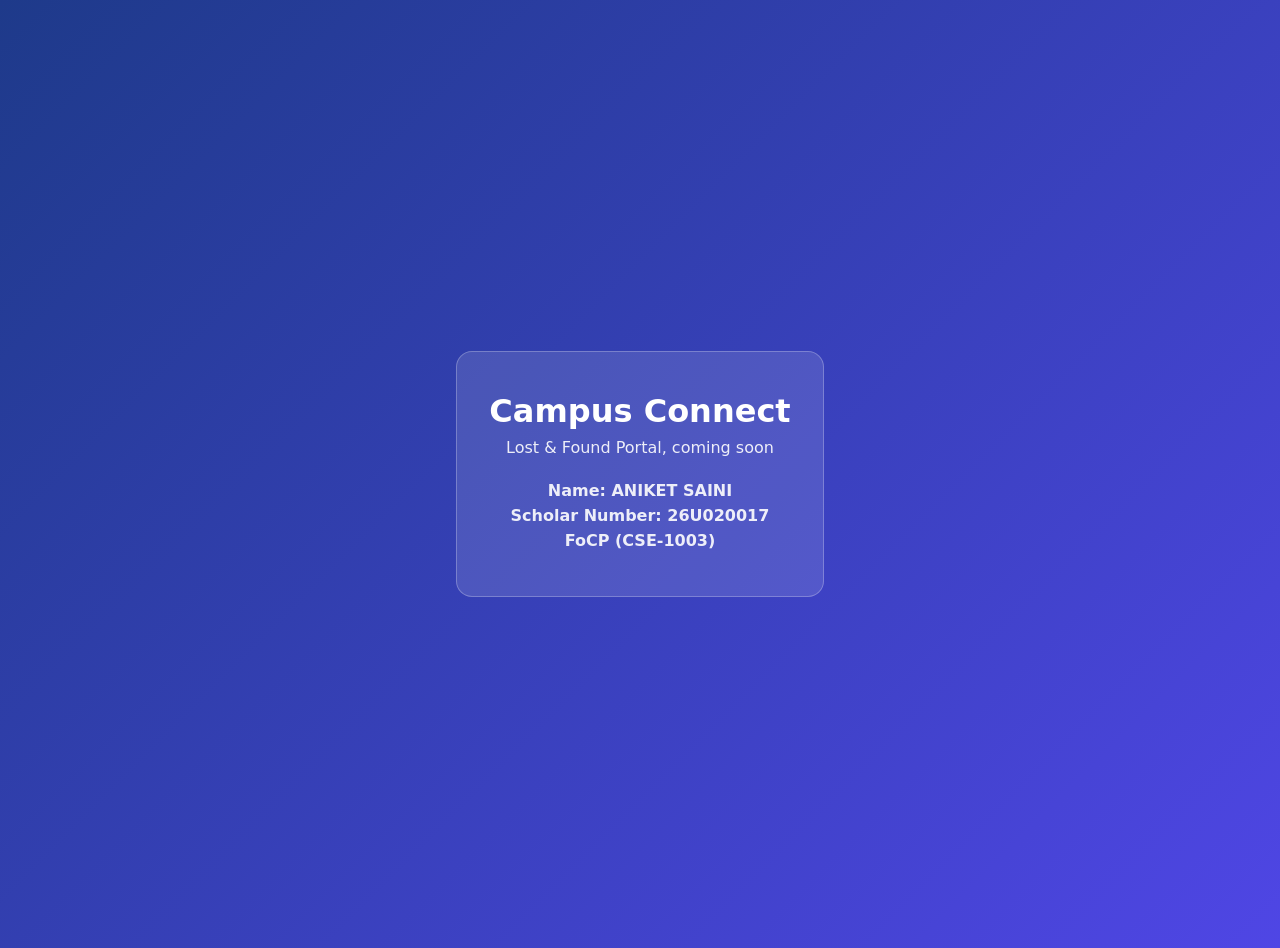
==== index.html @ 9e363aaf "Add files via upload" ====
<!DOCTYPE html>
<html lang="en">
<head>
  <meta charset="UTF-8">
  <meta name="viewport" content="width=device-width, initial-scale=1.0">
  <title>Campus Connect - Lost & Found Portal</title>
  <style>
    body {
      margin: 0;
      min-height: 100vh;
      display: flex;
      align-items: center;
      justify-content: center;
      font-family: system-ui, -apple-system, Segoe UI, Roboto, sans-serif;
      background: linear-gradient(135deg, #1e3a8a, #4f46e5);
      color: #fff;
      text-align: center;
      padding: 24px;
    }
    .card {
      background: rgba(255, 255, 255, 0.12);
      border: 1px solid rgba(255, 255, 255, 0.25);
      border-radius: 16px;
      padding: 40px 32px;
      max-width: 480px;
    }
    h1 { margin: 0 0 8px; font-size: 2rem; }
    p { margin: 6px 0; opacity: 0.9; }
    .id { margin-top: 24px; font-weight: 600; }
  </style>
</head>
<body>
  <div class="card">
    <h1>Campus Connect</h1>
    <p>Lost &amp; Found Portal, coming soon</p>
    <div class="id">
      <p>Name: ANIKET SAINI </p>
      <p>Scholar Number: 26U020017 </p>
      <p>FoCP (CSE-1003)</p>
    </div>
  </div>
</body>
</html>
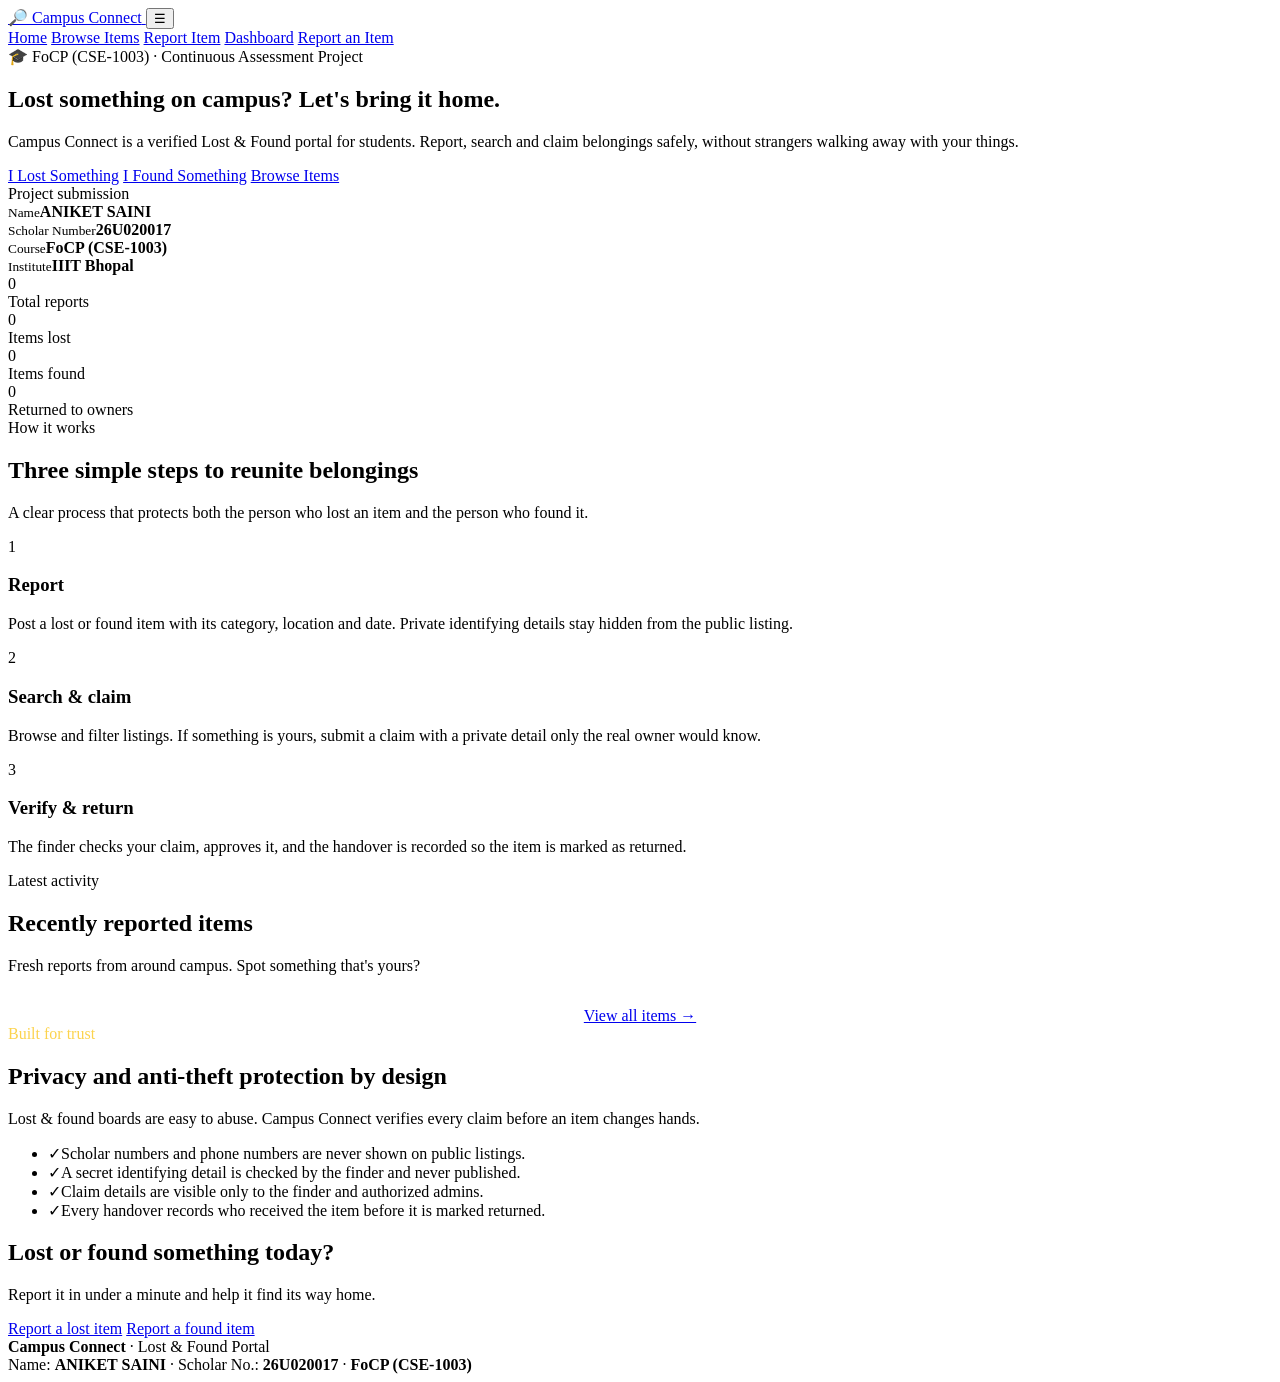
==== commit 185d7cf8: "Add files via upload" ====
--- a/index.html
+++ b/index.html
@@ -3,41 +3,156 @@
 <head>
   <meta charset="UTF-8">
   <meta name="viewport" content="width=device-width, initial-scale=1.0">
-  <title>Campus Connect - Lost & Found Portal</title>
-  <style>
-    body {
-      margin: 0;
-      min-height: 100vh;
-      display: flex;
-      align-items: center;
-      justify-content: center;
-      font-family: system-ui, -apple-system, Segoe UI, Roboto, sans-serif;
-      background: linear-gradient(135deg, #1e3a8a, #4f46e5);
-      color: #fff;
-      text-align: center;
-      padding: 24px;
-    }
-    .card {
-      background: rgba(255, 255, 255, 0.12);
-      border: 1px solid rgba(255, 255, 255, 0.25);
-      border-radius: 16px;
-      padding: 40px 32px;
-      max-width: 480px;
-    }
-    h1 { margin: 0 0 8px; font-size: 2rem; }
-    p { margin: 6px 0; opacity: 0.9; }
-    .id { margin-top: 24px; font-weight: 600; }
-  </style>
+  <title>Campus Connect - Lost &amp; Found Portal</title>
+  <meta name="description" content="Campus Connect is a verified Lost &amp; Found portal for students. Report, search and claim belongings safely.">
+  <meta name="theme-color" content="#1e1b4b">
+  <link rel="icon" href="data:image/svg+xml,<svg xmlns=%22http://www.w3.org/2000/svg%22 viewBox=%220 0 100 100%22><text y=%22.9em%22 font-size=%2290%22>🔎</text></svg>">
+  <link rel="preconnect" href="https://fonts.googleapis.com">
+  <link rel="preconnect" href="https://fonts.gstatic.com" crossorigin>
+  <link href="https://fonts.googleapis.com/css2?family=Inter:wght@400;500;600;700;800&display=swap" rel="stylesheet">
+  <link rel="stylesheet" href="css/style.css">
 </head>
 <body>
-  <div class="card">
-    <h1>Campus Connect</h1>
-    <p>Lost &amp; Found Portal, coming soon</p>
-    <div class="id">
-      <p>Name: ANIKET SAINI </p>
-      <p>Scholar Number: 26U020017 </p>
-      <p>FoCP (CSE-1003)</p>
+
+  <!-- ===== NAVBAR ===== -->
+  <header class="navbar">
+    <div class="container nav-inner">
+      <a href="index.html" class="brand">
+        <span class="brand-mark">🔎</span>
+        <span>Campus Connect</span>
+      </a>
+      <button class="nav-toggle" id="navToggle" aria-label="Open menu" aria-expanded="false">☰</button>
+      <nav class="nav-links" id="navLinks">
+        <a href="index.html" class="active">Home</a>
+        <a href="browse.html">Browse Items</a>
+        <a href="report.html">Report Item</a>
+        <a href="dashboard.html">Dashboard</a>
+        <a href="report.html" class="btn btn-primary">Report an Item</a>
+      </nav>
     </div>
-  </div>
+  </header>
+
+  <!-- ===== HERO ===== -->
+  <section class="hero">
+    <div class="container hero-grid">
+      <div class="fade-up">
+        <span class="pill">🎓 FoCP (CSE-1003) · Continuous Assessment Project</span>
+        <h1>Lost something on campus? Let's <span>bring it home.</span></h1>
+        <p class="lead">Campus Connect is a verified Lost &amp; Found portal for students. Report, search and claim belongings safely, without strangers walking away with your things.</p>
+        <div class="hero-actions">
+          <a href="report.html?type=lost" class="btn btn-amber btn-lg">I Lost Something</a>
+          <a href="report.html?type=found" class="btn btn-light btn-lg">I Found Something</a>
+          <a href="browse.html" class="btn btn-light btn-lg">Browse Items</a>
+        </div>
+      </div>
+
+      <aside class="id-card fade-up" aria-label="Project details">
+        <div class="label">Project submission</div>
+        <div class="id-row"><small>Name</small><strong>ANIKET SAINI </strong></div>
+        <div class="id-row"><small>Scholar Number</small><strong>26U020017 </strong></div>
+        <div class="id-row"><small>Course</small><strong>FoCP (CSE-1003)</strong></div>
+        <div class="id-row"><small>Institute</small><strong>IIIT Bhopal</strong></div>
+      </aside>
+    </div>
+  </section>
+
+  <!-- ===== STATS ===== -->
+  <section class="stats">
+    <div class="container stats-grid">
+      <div class="stat"><div class="num" data-count="total">0</div><div class="lbl">Total reports</div></div>
+      <div class="stat"><div class="num" data-count="lost">0</div><div class="lbl">Items lost</div></div>
+      <div class="stat"><div class="num" data-count="found">0</div><div class="lbl">Items found</div></div>
+      <div class="stat"><div class="num" data-count="returned">0</div><div class="lbl">Returned to owners</div></div>
+    </div>
+  </section>
+
+  <!-- ===== HOW IT WORKS ===== -->
+  <section class="section" id="how">
+    <div class="container">
+      <div class="section-head">
+        <span class="eyebrow">How it works</span>
+        <h2>Three simple steps to reunite belongings</h2>
+        <p>A clear process that protects both the person who lost an item and the person who found it.</p>
+      </div>
+      <div class="steps">
+        <div class="step">
+          <div class="step-num">1</div>
+          <h3>Report</h3>
+          <p>Post a lost or found item with its category, location and date. Private identifying details stay hidden from the public listing.</p>
+        </div>
+        <div class="step">
+          <div class="step-num">2</div>
+          <h3>Search &amp; claim</h3>
+          <p>Browse and filter listings. If something is yours, submit a claim with a private detail only the real owner would know.</p>
+        </div>
+        <div class="step">
+          <div class="step-num">3</div>
+          <h3>Verify &amp; return</h3>
+          <p>The finder checks your claim, approves it, and the handover is recorded so the item is marked as returned.</p>
+        </div>
+      </div>
+    </div>
+  </section>
+
+  <!-- ===== RECENT REPORTS ===== -->
+  <section class="section" id="recent" style="padding-top:0">
+    <div class="container">
+      <div class="section-head">
+        <span class="eyebrow">Latest activity</span>
+        <h2>Recently reported items</h2>
+        <p>Fresh reports from around campus. Spot something that's yours?</p>
+      </div>
+      <div class="items-grid" id="recentGrid"></div>
+      <div style="text-align:center;margin-top:32px">
+        <a href="browse.html" class="btn btn-outline btn-lg">View all items →</a>
+      </div>
+    </div>
+  </section>
+
+  <!-- ===== PRIVACY ===== -->
+  <section class="section" style="padding-top:0">
+    <div class="container">
+      <div class="privacy">
+        <div>
+          <span class="eyebrow" style="color:#fcd34d">Built for trust</span>
+          <h2>Privacy and anti-theft protection by design</h2>
+          <p>Lost &amp; found boards are easy to abuse. Campus Connect verifies every claim before an item changes hands.</p>
+        </div>
+        <ul class="checklist">
+          <li><span class="tick">✓</span><span>Scholar numbers and phone numbers are never shown on public listings.</span></li>
+          <li><span class="tick">✓</span><span>A secret identifying detail is checked by the finder and never published.</span></li>
+          <li><span class="tick">✓</span><span>Claim details are visible only to the finder and authorized admins.</span></li>
+          <li><span class="tick">✓</span><span>Every handover records who received the item before it is marked returned.</span></li>
+        </ul>
+      </div>
+    </div>
+  </section>
+
+  <!-- ===== CALL TO ACTION ===== -->
+  <section class="cta">
+    <div class="container">
+      <h2>Lost or found something today?</h2>
+      <p>Report it in under a minute and help it find its way home.</p>
+      <div class="hero-actions">
+        <a href="report.html?type=lost" class="btn btn-primary btn-lg">Report a lost item</a>
+        <a href="report.html?type=found" class="btn btn-outline btn-lg">Report a found item</a>
+      </div>
+    </div>
+  </section>
+
+  <!-- ===== FOOTER ===== -->
+  <footer class="footer">
+    <div class="container footer-inner">
+      <div><strong>Campus Connect</strong> · Lost &amp; Found Portal</div>
+      <div>
+        Name: <strong>ANIKET SAINI </strong> ·
+        Scholar No.: <strong>26U020017 </strong> ·
+        <strong>FoCP (CSE-1003)</strong>
+      </div>
+    </div>
+  </footer>
+
+  <script src="js/data.js"></script>
+  <script src="js/main.js"></script>
 </body>
 </html>
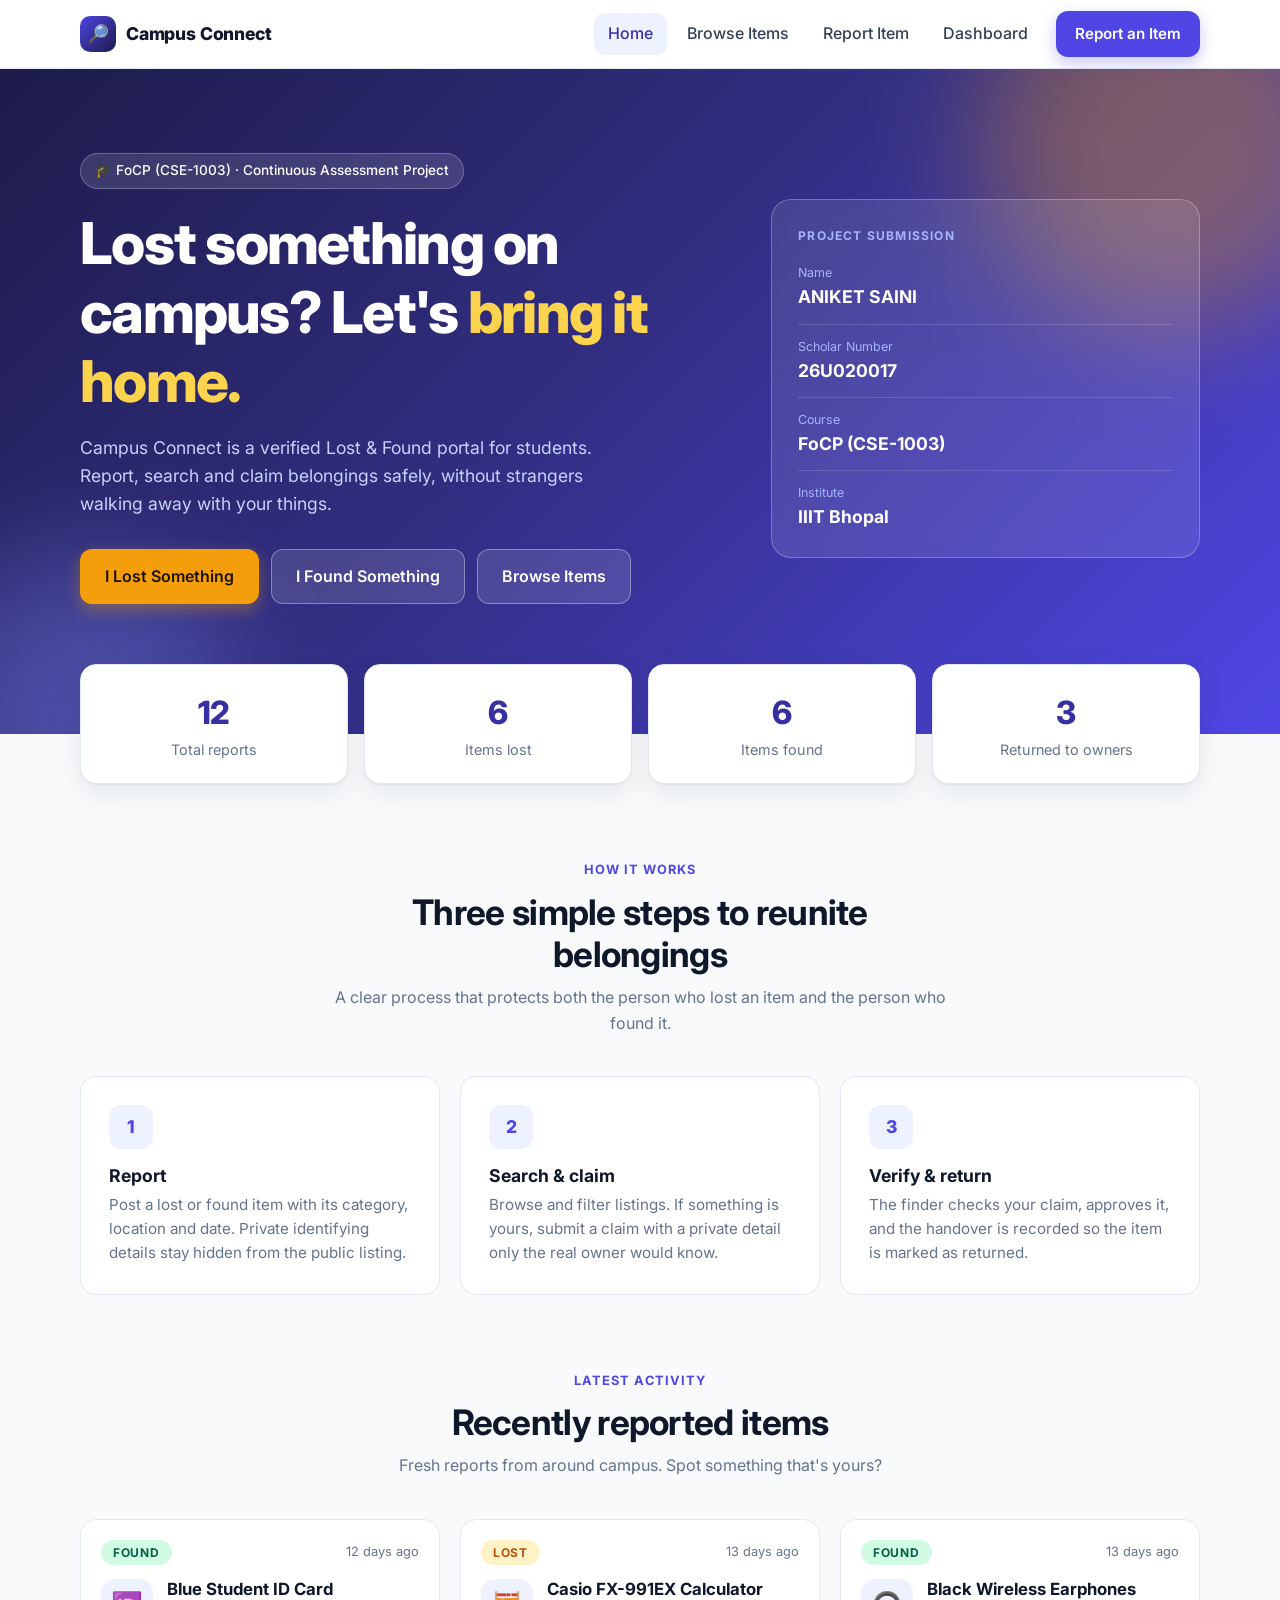
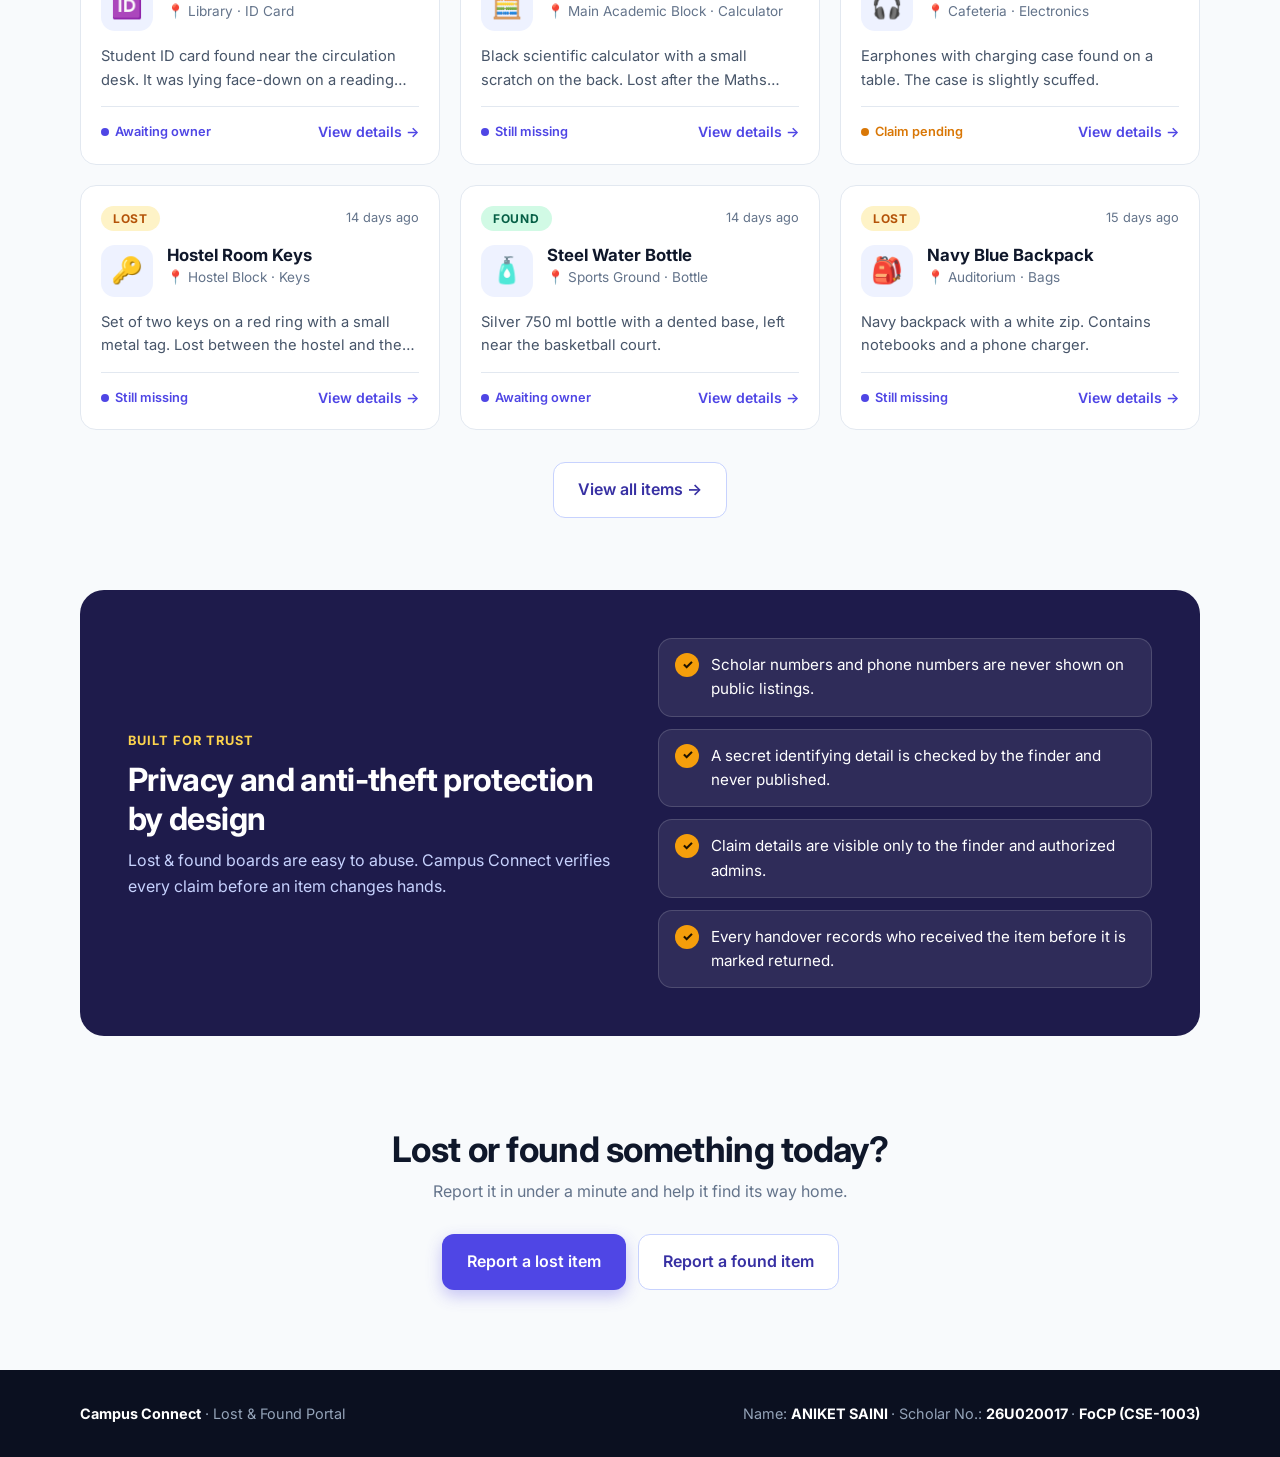
==== commit b3c3e141: "Revise index.html for improved layout and content Updated the HTML structure and content for the Cam" ====
--- a/index.html
+++ b/index.html
@@ -153,6 +153,7 @@
   </footer>
 
   <script src="js/data.js"></script>
+  <script src="js/store.js"></script>
   <script src="js/main.js"></script>
 </body>
-</html>+</html>
--- a/css/style.css
+++ b/css/style.css
@@ -0,0 +1,341 @@
+/* ===== Campus Connect - Design system (shared by all pages) ===== */
+:root {
+  --indigo-900: #1e1b4b;
+  --indigo-700: #3730a3;
+  --indigo-600: #4f46e5;
+  --indigo-50: #eef2ff;
+  --amber-500: #f59e0b;
+  --amber-100: #fef3c7;
+  --amber-700: #b45309;
+  --green-600: #059669;
+  --green-100: #d1fae5;
+  --green-800: #065f46;
+  --ink: #0f172a;
+  --muted: #64748b;
+  --line: #e2e8f0;
+  --bg: #f8fafc;
+  --card: #ffffff;
+  --radius: 16px;
+  --shadow: 0 1px 2px rgba(15, 23, 42, 0.06), 0 10px 28px rgba(15, 23, 42, 0.08);
+}
+
+*, *::before, *::after { box-sizing: border-box; }
+html { scroll-behavior: smooth; }
+body {
+  margin: 0;
+  font-family: "Inter", system-ui, -apple-system, "Segoe UI", Roboto, sans-serif;
+  color: var(--ink);
+  background: var(--bg);
+  line-height: 1.6;
+  -webkit-font-smoothing: antialiased;
+}
+a { color: inherit; text-decoration: none; }
+h1, h2, h3 { line-height: 1.2; margin: 0; }
+p { margin: 0; }
+
+.container { width: min(1120px, 92%); margin-inline: auto; }
+.section { padding: 72px 0; }
+.section-head { text-align: center; max-width: 620px; margin: 0 auto 40px; }
+.eyebrow {
+  display: inline-block;
+  font-size: 0.8rem;
+  font-weight: 700;
+  letter-spacing: 0.08em;
+  text-transform: uppercase;
+  color: var(--indigo-600);
+  margin-bottom: 10px;
+}
+.section-head h2 { font-size: clamp(1.6rem, 3vw, 2.2rem); letter-spacing: -0.02em; }
+.section-head p { color: var(--muted); margin-top: 10px; }
+
+/* ===== Buttons ===== */
+.btn {
+  display: inline-flex;
+  align-items: center;
+  justify-content: center;
+  gap: 8px;
+  padding: 10px 18px;
+  border-radius: 12px;
+  font-family: inherit;
+  font-weight: 600;
+  font-size: 0.95rem;
+  border: 1px solid transparent;
+  cursor: pointer;
+  transition: transform 0.15s, box-shadow 0.2s, background 0.2s;
+}
+.btn:hover { transform: translateY(-1px); }
+.btn-lg { padding: 14px 24px; font-size: 1rem; }
+.btn-primary { background: var(--indigo-600); color: #fff; box-shadow: 0 6px 16px rgba(79, 70, 229, 0.3); }
+.btn-primary:hover { background: var(--indigo-700); }
+.btn-amber { background: var(--amber-500); color: #1f1300; box-shadow: 0 6px 16px rgba(245, 158, 11, 0.35); }
+.btn-amber:hover { background: #fbbf24; }
+.btn-light { background: rgba(255, 255, 255, 0.12); color: #fff; border-color: rgba(255, 255, 255, 0.35); }
+.btn-light:hover { background: rgba(255, 255, 255, 0.22); }
+.btn-outline { background: #fff; color: var(--indigo-700); border-color: #c7d2fe; }
+.btn-outline:hover { background: var(--indigo-50); }
+
+/* ===== Navbar ===== */
+.navbar {
+  position: sticky;
+  top: 0;
+  z-index: 50;
+  background: rgba(255, 255, 255, 0.9);
+  backdrop-filter: blur(10px);
+  border-bottom: 1px solid var(--line);
+}
+.nav-inner { display: flex; align-items: center; justify-content: space-between; height: 68px; }
+.brand { display: flex; align-items: center; gap: 10px; font-weight: 800; font-size: 1.1rem; letter-spacing: -0.01em; }
+.brand-mark {
+  width: 36px; height: 36px;
+  border-radius: 10px;
+  background: linear-gradient(135deg, var(--indigo-600), var(--indigo-900));
+  display: grid; place-items: center;
+  font-size: 1.1rem;
+}
+.nav-links { display: flex; align-items: center; gap: 6px; }
+.nav-links a:not(.btn) {
+  padding: 8px 14px;
+  border-radius: 10px;
+  font-weight: 500;
+  color: #334155;
+  transition: background 0.2s, color 0.2s;
+}
+.nav-links a:not(.btn):hover,
+.nav-links a.active { background: var(--indigo-50); color: var(--indigo-700); }
+.nav-links .btn { margin-left: 8px; }
+.nav-toggle {
+  display: none;
+  background: #fff;
+  border: 1px solid var(--line);
+  border-radius: 10px;
+  width: 42px; height: 42px;
+  font-size: 1.3rem;
+  cursor: pointer;
+}
+@media (max-width: 820px) {
+  .nav-toggle { display: block; }
+  .nav-links {
+    display: none;
+    position: absolute;
+    top: 68px; left: 0; right: 0;
+    flex-direction: column;
+    align-items: stretch;
+    background: #fff;
+    border-bottom: 1px solid var(--line);
+    padding: 12px 4% 16px;
+  }
+  .nav-links.open { display: flex; }
+  .nav-links .btn { margin: 8px 0 0; }
+}
+
+/* ===== Hero ===== */
+.hero {
+  position: relative;
+  overflow: hidden;
+  color: #fff;
+  background: linear-gradient(135deg, var(--indigo-900) 0%, #312e81 45%, var(--indigo-600) 100%);
+  padding: 84px 0 130px;
+}
+.hero::before, .hero::after {
+  content: "";
+  position: absolute;
+  border-radius: 50%;
+  filter: blur(60px);
+  opacity: 0.35;
+  pointer-events: none;
+}
+.hero::before { width: 380px; height: 380px; background: var(--amber-500); top: -120px; right: -80px; }
+.hero::after { width: 320px; height: 320px; background: #818cf8; bottom: -140px; left: -80px; }
+.hero-grid {
+  position: relative;
+  z-index: 1;
+  display: grid;
+  grid-template-columns: 1.2fr 0.8fr;
+  gap: 48px;
+  align-items: center;
+}
+.pill {
+  display: inline-flex;
+  align-items: center;
+  gap: 8px;
+  padding: 6px 14px;
+  border-radius: 999px;
+  background: rgba(255, 255, 255, 0.12);
+  border: 1px solid rgba(255, 255, 255, 0.25);
+  font-size: 0.85rem;
+  font-weight: 500;
+  margin-bottom: 20px;
+}
+.hero h1 { font-size: clamp(2.2rem, 5vw, 3.6rem); letter-spacing: -0.03em; font-weight: 800; }
+.hero h1 span { color: #fcd34d; }
+.lead { margin-top: 18px; font-size: 1.1rem; color: #c7d2fe; max-width: 540px; }
+.hero-actions { display: flex; flex-wrap: wrap; gap: 12px; margin-top: 30px; }
+.id-card {
+  background: rgba(255, 255, 255, 0.1);
+  border: 1px solid rgba(255, 255, 255, 0.25);
+  backdrop-filter: blur(8px);
+  border-radius: 20px;
+  padding: 26px;
+}
+.id-card .label { font-size: 0.75rem; text-transform: uppercase; letter-spacing: 0.1em; color: #a5b4fc; font-weight: 700; margin-bottom: 6px; }
+.id-row { padding: 12px 0; border-bottom: 1px solid rgba(255, 255, 255, 0.15); }
+.id-row:last-child { border-bottom: 0; padding-bottom: 0; }
+.id-row small { display: block; color: #a5b4fc; font-size: 0.78rem; }
+.id-row strong { font-size: 1.1rem; }
+@media (max-width: 900px) {
+  .hero { padding: 56px 0 110px; }
+  .hero-grid { grid-template-columns: 1fr; }
+}
+
+/* ===== Stats ===== */
+.stats { position: relative; z-index: 2; margin-top: -70px; }
+.stats-grid { display: grid; grid-template-columns: repeat(4, 1fr); gap: 16px; }
+.stat {
+  background: var(--card);
+  border: 1px solid var(--line);
+  border-radius: var(--radius);
+  padding: 22px;
+  box-shadow: var(--shadow);
+  text-align: center;
+}
+.stat .num { font-size: 2rem; font-weight: 800; color: var(--indigo-700); letter-spacing: -0.02em; }
+.stat .lbl { color: var(--muted); font-size: 0.9rem; }
+@media (max-width: 700px) { .stats-grid { grid-template-columns: repeat(2, 1fr); } }
+
+/* ===== How it works ===== */
+.steps { display: grid; grid-template-columns: repeat(3, 1fr); gap: 20px; }
+.step {
+  background: var(--card);
+  border: 1px solid var(--line);
+  border-radius: var(--radius);
+  padding: 28px;
+  transition: transform 0.2s, box-shadow 0.2s;
+}
+.step:hover { transform: translateY(-4px); box-shadow: var(--shadow); }
+.step-num {
+  width: 44px; height: 44px;
+  border-radius: 12px;
+  display: grid; place-items: center;
+  font-weight: 800; font-size: 1.1rem;
+  background: var(--indigo-50);
+  color: var(--indigo-600);
+  margin-bottom: 16px;
+}
+.step h3 { font-size: 1.1rem; margin-bottom: 6px; }
+.step p { color: var(--muted); font-size: 0.95rem; }
+@media (max-width: 800px) { .steps { grid-template-columns: 1fr; } }
+
+/* ===== Item cards ===== */
+.items-grid { display: grid; grid-template-columns: repeat(auto-fill, minmax(300px, 1fr)); gap: 20px; }
+.item-card {
+  display: flex;
+  flex-direction: column;
+  background: var(--card);
+  border: 1px solid var(--line);
+  border-radius: var(--radius);
+  padding: 20px;
+  transition: transform 0.2s, box-shadow 0.2s, border-color 0.2s;
+  animation: fadeUp 0.5s ease both;
+}
+.item-card:hover { transform: translateY(-4px); box-shadow: var(--shadow); border-color: #c7d2fe; }
+.item-top { display: flex; justify-content: space-between; align-items: center; margin-bottom: 14px; }
+.badge {
+  padding: 3px 12px;
+  border-radius: 999px;
+  font-size: 0.75rem;
+  font-weight: 700;
+  text-transform: uppercase;
+  letter-spacing: 0.06em;
+}
+.badge-lost { background: var(--amber-100); color: var(--amber-700); }
+.badge-found { background: var(--green-100); color: var(--green-800); }
+.item-date { font-size: 0.8rem; color: var(--muted); }
+.item-body { display: flex; gap: 14px; }
+.item-icon {
+  flex: none;
+  width: 52px; height: 52px;
+  border-radius: 14px;
+  background: var(--indigo-50);
+  display: grid; place-items: center;
+  font-size: 1.6rem;
+}
+.item-title { font-size: 1.05rem; font-weight: 700; }
+.item-meta { color: var(--muted); font-size: 0.85rem; margin-top: 2px; }
+.item-desc {
+  color: #475569;
+  font-size: 0.92rem;
+  margin: 14px 0;
+  display: -webkit-box;
+  -webkit-line-clamp: 2;
+  -webkit-box-orient: vertical;
+  overflow: hidden;
+}
+.item-foot {
+  margin-top: auto;
+  display: flex;
+  justify-content: space-between;
+  align-items: center;
+  padding-top: 14px;
+  border-top: 1px solid var(--line);
+}
+.status { font-size: 0.8rem; font-weight: 600; display: inline-flex; align-items: center; gap: 6px; }
+.status::before { content: ""; width: 8px; height: 8px; border-radius: 50%; background: currentColor; }
+.status-open { color: var(--indigo-600); }
+.status-pending { color: #d97706; }
+.status-returned { color: var(--green-600); }
+.item-link { font-size: 0.88rem; font-weight: 600; color: var(--indigo-600); }
+.item-link:hover { text-decoration: underline; }
+
+/* ===== Privacy section ===== */
+.privacy {
+  background: var(--indigo-900);
+  color: #fff;
+  border-radius: 24px;
+  padding: 48px;
+  display: grid;
+  grid-template-columns: 1fr 1fr;
+  gap: 36px;
+  align-items: center;
+}
+.privacy h2 { font-size: clamp(1.5rem, 3vw, 2rem); letter-spacing: -0.02em; }
+.privacy p { color: #c7d2fe; margin-top: 10px; }
+.checklist { list-style: none; margin: 0; padding: 0; display: grid; gap: 12px; }
+.checklist li {
+  display: flex;
+  gap: 12px;
+  align-items: flex-start;
+  background: rgba(255, 255, 255, 0.08);
+  border: 1px solid rgba(255, 255, 255, 0.15);
+  padding: 14px 16px;
+  border-radius: 14px;
+  font-size: 0.95rem;
+}
+.tick {
+  flex: none;
+  width: 24px; height: 24px;
+  border-radius: 50%;
+  background: var(--amber-500);
+  color: #1f1300;
+  display: grid; place-items: center;
+  font-weight: 800; font-size: 0.8rem;
+}
+@media (max-width: 800px) { .privacy { grid-template-columns: 1fr; padding: 30px; } }
+
+/* ===== CTA + footer ===== */
+.cta { text-align: center; padding: 20px 0 80px; }
+.cta h2 { font-size: clamp(1.6rem, 3vw, 2.2rem); letter-spacing: -0.02em; }
+.cta p { color: var(--muted); margin-top: 8px; }
+.cta .hero-actions { justify-content: center; }
+.footer { background: #0b1020; color: #94a3b8; padding: 32px 0; font-size: 0.9rem; }
+.footer-inner { display: flex; flex-wrap: wrap; justify-content: space-between; gap: 12px; }
+.footer strong { color: #fff; }
+
+/* ===== Animation ===== */
+@keyframes fadeUp {
+  from { opacity: 0; transform: translateY(14px); }
+  to { opacity: 1; transform: none; }
+}
+.fade-up { animation: fadeUp 0.7s ease both; }
+@media (prefers-reduced-motion: reduce) {
+  * { animation: none !important; transition: none !important; }
+}
